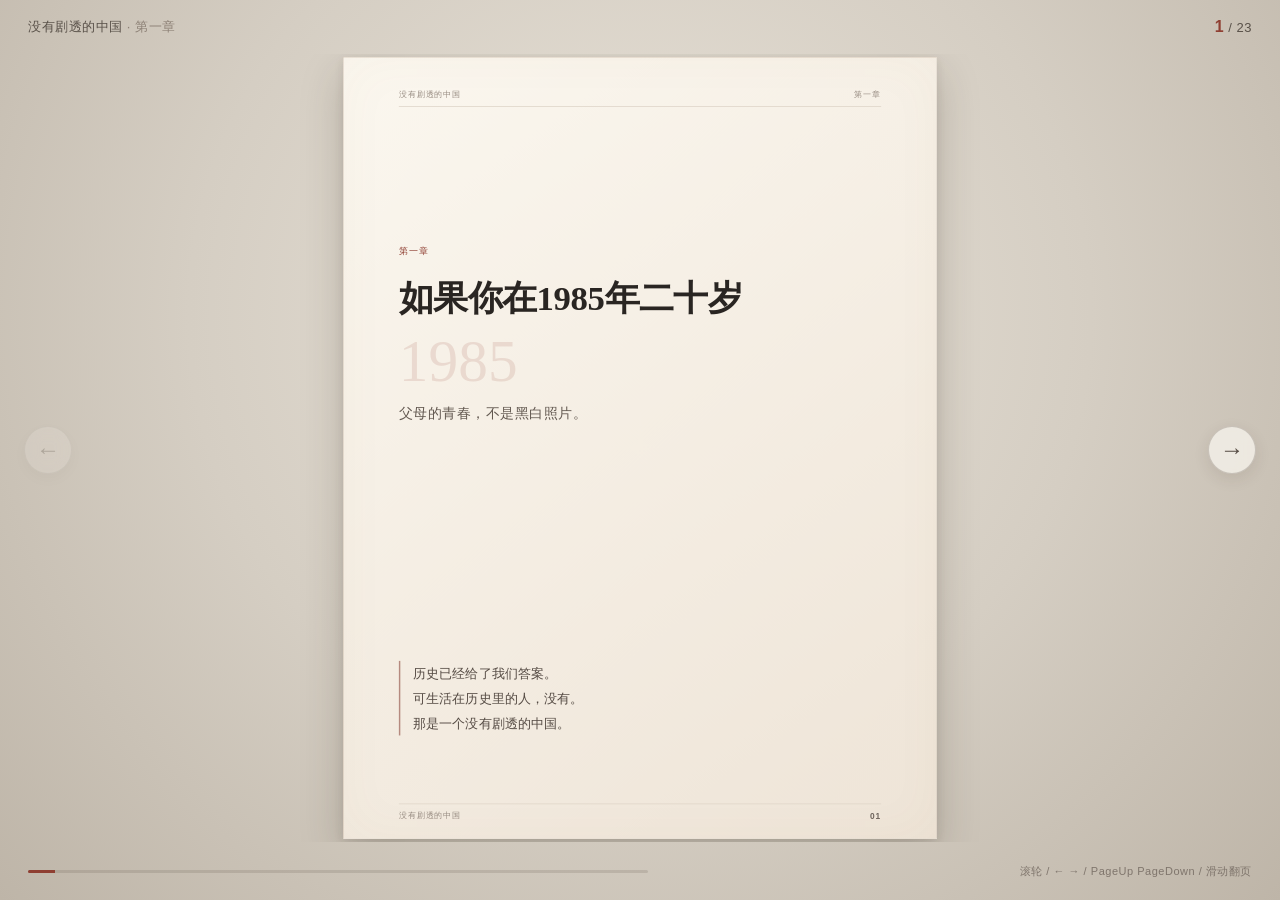
==== web/ch01/index.html @ 6ca3e243 "fix multi-visual layout and margin-note collision" ====
<!doctype html>
<html lang="zh-CN">
<head>
<meta charset="utf-8">
<meta name="viewport" content="width=device-width,initial-scale=1,viewport-fit=cover">
<meta name="description" content="《没有剧透的中国》第一章：如果你在1985年二十岁">
<title>如果你在1985年二十岁｜没有剧透的中国</title>
<link rel="stylesheet" href="../shared/css/reader-v2.css">
<link rel="stylesheet" href="../shared/css/editorial-layout.css">
</head>
<body>
<div class="loading">正在排版第一章…</div>
<div class="reader">
  <div class="reader-top">
    <div class="reader-title">没有剧透的中国 <span>· 第一章</span></div>
    <div class="reader-count"><b id="currentPage">1</b> / <span id="totalPages">—</span></div>
  </div>

  <button class="nav prev" id="prevBtn" aria-label="上一页">←</button>
  <div class="book-viewport" id="viewport">
    <div class="page-scale">
      <div class="book-track" id="bookTrack"></div>
    </div>
  </div>
  <button class="nav next" id="nextBtn" aria-label="下一页">→</button>

  <div class="reader-bottom">
    <div class="progress"><i id="progressBar"></i></div>
    <div class="hint">滚轮 / ← → / PageUp PageDown / 滑动翻页</div>
  </div>
</div>

<template id="chapterSource"
  data-title="如果你在1985年二十岁"
  data-year="1985"
  data-subtitle="父母的青春，不是黑白照片。"
  data-deck="历史已经给了我们答案。\n可生活在历史里的人，没有。\n那是一个没有剧透的中国。">

  <section class="scene-source" data-title="星期六早上七点">
    <p>1985年秋天的一个星期六，你被厨房里的声音吵醒。</p>
    <p>最先听见的是锅盖。水快烧开的时候，蒸汽把锅盖一下一下顶起来，发出很轻的“哒、哒”声。母亲在厨房里忙，父亲已经洗完脸，正蹲在门口给自行车后轮打气。你从床上坐起来，先看见的是父亲挂在椅背上的蓝色工作服，然后才想起今天没有课。</p>
    <p>你20岁，在本市一所大学读二年级。平时住宿舍，周末偶尔回家。所谓“家”，是父亲单位分的一套两间房。面积不大，却已经比你小时候宽敞不少。你和妹妹过去睡一间，父母睡另一间；妹妹去年去外地上学以后，那间屋子终于大部分时间归你使用，可母亲还是会进去晾衣服、放被子，父亲找东西时也从不敲门。</p>
    <p>因此它还不能算真正属于你。</p>
    <p>书桌上压着一本杂志，下面藏着小梅前几天写给你的信。你昨晚回来后读了两遍，睡觉前特意把它塞进大学英语课本里。今天早上睁开眼，你第一件事竟然是看看那本书有没有被人动过。</p>
    <p class="short">还好，在原处。</p>
    <p>吃早饭的时候，母亲问：“学校今天没活动？”</p>
    <p class="short">“下午有电影。”</p>
    <p class="short">父亲抬起头：“学校放的？”</p>
    <p class="short">“不是。跟同学去电影院。”</p>
    <p>母亲看了你一眼，没有追问。你低头喝粥，知道她大概已经猜到那个“同学”是谁。</p>
    <p>父亲却完全没注意这些。他正盘算另一件事：“你毕业还有两年多吧？”</p>
    <p class="short">“差不多。”</p>
    <p class="short">“那时候不知道能分到哪里。能留本市最好。”</p>
    <p class="short">你说：“还早呢。”</p>
    <p>父亲摇摇头：“早什么？分配是大事。你们学校不错，只要别自己瞎折腾，工作总归有的。”</p>
    <p>你没有接话。</p>
    <p>父亲说的“分配”，在你听来再普通不过。1985年，高校毕业生分配制度已经开始改革；但对你这样的普通大学生来说，就业仍然强烈地嵌在国家计划、学校推荐和单位接收的体系里。今天熟悉的招聘网站、简历海投、秋招春招，还不是你理解毕业去向的主要方式。</p>
    <p>所以你真正会担心的，通常不是“毕业后有没有工作”，而是：会去哪个城市、哪个行业、哪个单位。</p>

    <aside data-note data-context="2" data-label="时代旁注" data-title="什么叫“包分配”？">
      <p>“包分配”是后来人对旧有高校毕业生就业体制的通俗概括。到1985年，这套制度已经开始改革：国家计划内学生逐步转向“本人选报志愿、学校推荐、用人单位择优录用”。</p>
      <p>但改革并不是一夜完成的。对很多家庭来说，“考上大学以后工作基本有着落”仍然是现实预期。稳定很强，个人选择也在增加。</p>
    </aside>

    <p>父亲吃完最后一口馒头，拎起帆布包准备出门。</p>
    <p class="short">你问：“今天不是星期六吗？”</p>
    <p class="short">“厂里有事。”</p>
    <p class="short">“加班？”</p>
    <p class="short">“过去看看。”</p>
    <p>他说得非常自然。</p>

    <p>你忽然想起来，小时候好像从来没有听父亲说过“换工作”。他在这家厂待了很多年，再过很多年，大概也还会在那里。你认识的不少叔叔阿姨都是这样：同一个厂、同一个医院、同一所学校，从二十几岁一直干到退休。</p>
    <p>这和你今天理解的一份工作不太一样。</p>
    <p>父亲去的不是一家随时可以辞职跳槽的“公司”。</p>
    <p>他去的是他的单位。</p>

    <div data-visual-pair>
      <figure>
        <img src="../../assets/ch01/generated/distribution-1985.avif" alt="1985年高校毕业分配制度编辑复原图">
        <figcaption>编辑复原图｜高校毕业分配制度与改革背景视觉复原，并非真实档案原件。</figcaption>
      </figure>
      <figure>
        <img src="../../assets/ch01/generated/unit-life-radius.avif" alt="1980年代单位生活半径编辑复原图">
        <figcaption>编辑复原图｜大型国企和事业单位常见的“单位办社会”逻辑，不代表所有单位条件完全相同。</figcaption>
      </figure>
    </div>

    <p>单位给他发工资，也可能决定家里什么时候能改善住房；厂里有食堂、医务室、澡堂，小时候你甚至上过厂里的幼儿园。逢年过节发什么东西，谁家孩子招工，谁准备结婚，谁在排队等房子，很多事情都和这一个组织发生联系。</p>
    <p>父亲这一辈子有很大一部分，被装在“单位”两个字里面。</p>
    <p>所以当他说“有个好单位比什么都强”时，他想的并不仅仅是每个月那几十块钱工资。</p>
    <p>他想的是一整套可以看见的未来。</p>

    <p>而你还没有意识到，再过几年，这句话会越来越频繁地被年轻人质疑。</p>
  </section>

  <section class="scene-source" data-title="建军的新自行车">
    <p>上午十点多，你出门去书店。</p>
    <p>走到百货商店附近，有人在后面按了两下车铃。</p>
    <p class="short">“哎！”</p>
    <p>你回头，看见建军。</p>
    <p>你差一点没认出来。</p>
    <p>他骑着一辆很新的自行车，车漆亮得刺眼，后座上还捆着一个鼓鼓囊囊的旅行包。更显眼的是他的衣服。你记得上一次见他，他还穿一件洗得有点发白的蓝夹克，现在身上换成了一件深色外套，式样你在本地商店里很少见。</p>
    <p class="short">“新车？”你摸了摸车把。</p>
    <p class="short">“嗯。”</p>
    <p class="short">“哪来的？”</p>
    <p class="short">“买的呗。”</p>
    <p>“我当然知道是买的。多少钱？”</p>
    <p>建军笑起来：“大学生怎么这么俗，一见面就问钱。”</p>
    <p>你也笑：“你现在不就是专门挣钱的吗？”</p>
    <p>这句话要是放在一年前，建军大概会不高兴。</p>
    <p>高中毕业以后，他连续两次高考都没考好，在家待了很长一段时间。那时候最怕的就是碰见亲戚，因为所有人的第一句话都是：“工作安排了吗？”</p>
    <p class="short">“还没有。”</p>
    <p class="short">“街道没给安排？”</p>
    <p class="short">“再等等。”</p>
    <p>一个20岁的年轻人如果暂时没有工作，今天不算什么稀奇事。可在那个年代的城市里，大多数成年人都属于某个单位。你是哪家厂的、哪个学校的、哪个商店的，好像一个人总要被放进某个格子里，身份才算完整。</p>
    <p>建军那时候没有这个格子。</p>
    <p>他母亲急得四处托人，他父亲见人总说孩子“不争气”。后来，一个在南方跑生意的远房亲戚带他出去了一趟。第一次回来，他只是帮人拎货；第二次，他自己拿了一些衣服回来卖；再后来，他干脆不等街道安排了。</p>
    <p>父亲听说以后评价只有一句：</p>
    <p>“好好的年轻人，去摆摊。”</p>
    <p>今天“创业”两个字天然带着一点勇气和光环。1985年不是。至少在很多城市家庭里，一个有正式工作的国营职工，社会评价往往比街边做买卖的年轻人稳定得多。个体经营意味着挣钱，也意味着没有那套熟悉的保障。</p>
    <p>问题在于，建军开始真的挣钱了。</p>

    <figure data-visual data-kind="historical">
      <img src="../../assets/ch01/historical/beijing-1988.jpg" alt="1988年北京城市街景">
      <figcaption>北京，1988。Derzsi Elekes Andor / CC BY-SA 3.0。作为近年代城市生活背景，不代表故事具体地点。</figcaption>
    </figure>

    <p>“中午一起吃饭？”他问。</p>
    <p class="short">“我下午还有事。”</p>
    <p class="short">“小梅？”</p>
    <p>你愣了一下。</p>
    <p class="short">“你怎么知道？”</p>
    <p class="short">“你以为就你自己不知道？”</p>
    <p>他哈哈大笑，把车推到路边。你们进了一家小饭馆，坐下以后，他从旅行包里掏出一件女士上衣，让你摸面料。</p>
    <p class="short">“怎么样？”</p>
    <p class="short">“我又不穿这个。”</p>
    <p class="short">“你看样式。”</p>
    <p>样式确实比本地柜台上的衣服新。</p>
    <p>“广州那边这种东西多得很。”他说，“拿回来就有人要。”</p>
    <p class="short">“你最近总去广州？”</p>
    <p class="short">“去过两次。下一次说不定去深圳。”</p>
    <p>你第一次认真听他说“深圳”。</p>
    <p>这个地名你当然知道，但它在你脑子里还不是后来那座高楼密布的城市。它更像报纸上的一个词，一个很远、很热、听说“政策不一样”的地方。</p>
    <p class="short">你问：“真能挣很多？”</p>

    <aside data-note data-context="3" data-label="时代旁注" data-title="“万元户”为什么曾经是个大新闻？">
      <p>80年代中期，一个普通职工一年收入大约只有一千元上下，一万元已经相当于多年工资的总和。</p>
      <p>更重要的是，“万元户”改变了衡量一个人的方式：过去更习惯问谁是干部、谁是高级工、谁在好单位；现在开始出现一个越来越直接的问题：<strong class="keyword">谁更有钱？</strong></p>
      <p>这种变化后来会越来越深地影响中国人的职业观和成功观。</p>
    </aside>
    <p>建军夹起一口菜：“够花。”</p>
    <p class="short">“到底多少？”</p>
    <p>他还是不说。</p>
    <p class="short">“怕我借钱？”</p>
    <p>“不是。”他笑了一下，过了一会儿却忽然认真起来，“其实我也不知道能干多久。”</p>
    <p class="short">“什么意思？”</p>
    <p>“今天让你卖，明天呢？谁知道。货会不会压手里，钱能不能回来，也没人管你。你以为我不怕？”</p>
    <p>这句话让你有点意外。</p>
    <p>从他那辆新自行车和那件漂亮夹克上，你看到的是一个突然发了财的老同学。可他自己看到的，是一种你父亲绝不会接受的生活：这个月可能挣很多，下个月也许一分钱没有。</p>
    <p class="short">“那你还干？”</p>
    <p class="short">“有钱挣为什么不干？”</p>
    <p>他说完停了一下，又问你：“你毕业一个月能挣多少？”</p>
    <p>你说不准。</p>
    <p class="short">“反正国家给你分工作。”</p>
    <p class="short">“对。”</p>
    <p>“我不行。”他说，“我要等他们给我安排，不知道得等到什么时候。”</p>
    <p>你第一次发现，你和建军面对的并不是同一道题。</p>
    <p>对于你来说，大学意味着一条还算清楚的道路。毕业，分配，进单位，领工资。好坏暂且不论，至少大概知道下一站在哪里。</p>
    <p>建军却已经提前跳出了那张路线图。</p>
    <p>过去，这可能意味着“没有着落”。</p>
    <p>现在，它却开始有了另一个名字：机会。</p>

    <figure data-visual data-kind="generated" data-class="small">
      <img src="../../assets/ch01/generated/wanyuan-1985.avif" alt="1985年万元户收入尺度编辑视觉">
      <figcaption>编辑视觉｜1985年全国职工平均年工资约1148元，一万元约为8.7年平均工资。这里比较的是收入尺度，不是今天的购买力换算。</figcaption>
    </figure>

    <p>他临走前从口袋里掏出一张折起来的纸，上面写着一个广州的地址。</p>
    <p class="short">“以后真不想上班了，来找我。”</p>
    <p class="short">“我干吗不上班？”</p>
    <p class="short">“你现在当然这么说。”</p>
    <p>他骑上车，又回头补了一句：“听说南方现在万元户多得很。”</p>


    <p>你笑他吹牛。</p>
    <p>可等他走远，你却忍不住在心里算了一下。</p>
    <p>一万元。</p>
    <p>父亲一年能挣多少？</p>
    <p>你突然发现这个数字大得不像日常生活里的钱。</p>
  </section>

  <section class="scene-source" data-title="小梅穿了一条红裙子">
    <p>下午两点，你在电影院门口看见小梅。</p>
    <p>她比约好的时间晚了七分钟。</p>
    <p>如果是今天，你大概已经发了两条消息问“到哪了”；1985年的你只能站在那里等。你甚至不知道她是还没出门、公交车晚了，还是临时被家里留住。</p>
    <p>第六分钟的时候，你已经开始怀疑是不是自己记错了时间。</p>
    <p>第七分钟，她从街对面跑过来。</p>
    <p>你先看见那条裙子。</p>
    <p>红色。</p>
    <p>不是特别夸张的红，但在一片蓝、灰、白色衣服中已经足够显眼。</p>
    <p class="short">“看什么？”她问。</p>
    <p class="short">“新买的？”</p>
    <p class="short">“好看吗？”</p>
    <p class="short">你说：“还行。”</p>
    <p>小梅瞪你一眼：“不会说话。”</p>
    <p>其实是很好看。</p>
    <p>你只是不好意思说。</p>
    <p>几年前，成年人看到年轻女孩穿这样的裙子，可能还会觉得太扎眼。现在街上的颜色正在明显变多。年轻人开始穿牛仔服、喇叭裤、颜色鲜艳的上衣，戴过去少见的大框眼镜。服装慢慢不再只是为了整齐和耐穿，它开始承担另一件事情：告诉别人，我喜欢什么。</p>

    <figure data-visual data-kind="historical">
      <img src="../../assets/ch01/historical/youth-fashion-1982.jpg" alt="1982年中国女孩日常服装">
      <figcaption>1982。H. Grobe / CC BY-SA 3.0。图中人物与本章角色无关，用于呈现80年代初城市青年服装色彩的变化。</figcaption>
    </figure>

    <p>电影还有十几分钟开场，你们没有立刻进去。小梅问：“上午去哪了？”</p>
    <p class="short">“碰见建军。”</p>
    <p class="short">“他现在是不是很有钱？”</p>
    <p class="short">“你们怎么都知道？”</p>
    <p>“我同学上周还看见他在市场卖衣服。”</p>
    <p class="short">“你觉得做个体户怎么样？”</p>
    <p>小梅想了一会儿：“挣钱呗。”</p>
    <p class="short">“就这样？”</p>
    <p class="short">“那还要怎样？”</p>
    <p>她在一家国营商店上班。去年没考上大学，家里托关系帮她进了现在的单位。工作稳定，工资不算高，每天站柜台。她母亲很满意，认为女孩子有这样的工作已经很好。</p>
    <p>小梅自己却不太满意。</p>
    <p>进场以后，她一直没怎么看银幕。电影演到一半，她忽然侧过头，小声问：“你们学校夜大学收不收外面的？”</p>
    <p class="short">“你想上？”</p>
    <p class="short">“我想再学点东西。”</p>
    <p class="short">“你妈同意？”</p>
    <p class="short">“所以我才没跟她说。”</p>
    <p>黑暗里，你看不清她的表情。</p>
    <p>过了一会儿，她又问：“你毕业以后是不是就分工作了？”</p>
    <p class="short">“应该吧。”</p>
    <p class="short">“真好。”</p>
    <p>你想说“你现在不是也有工作吗”，话到嘴边却没说。</p>
    <p>因为你知道她羡慕的不是那份工作。</p>
    <p>她羡慕的是还有得选。</p>
    <p>电影散场以后，你们没有马上回家。两个人推着自行车沿街慢慢走，到公园门口又买了两支冷饮。真正能单独待着的地方不多，坐在公园长椅上，本身就已经很像约会。</p>

    <figure data-visual data-kind="historical">
      <img src="../../assets/ch01/historical/bicyclists-1987.jpg" alt="1987年中国城市自行车人流">
      <figcaption>1987。GeorgeLouis / BeenAroundAWhile / CC BY-SA 3.0。用于说明80年代城市公共空间与自行车生活氛围。</figcaption>
    </figure>

    <p>你们聊学校、工作，又聊到建军。</p>
    <p>小梅说：“我妈现在倒觉得个体户也不错了。”</p>
    <p>你笑：“去年她不是还说摆摊没出息？”</p>
    <p>“现在人家挣钱了啊。”</p>
    <p>“那你找对象是不是也得找万元户？”</p>
    <p>她拿手里的冰棍木棒敲你：“滚。”</p>
    <p>你笑着躲开。</p>
    <p>这件事让你突然意识到，很多东西改变得比大人承认得更快。去年还会被人看不起的职业，今年只要挣到了钱，评价就可能悄悄变化。</p>
    <p>天快黑的时候，你骑车送小梅回家。</p>
    <p>自行车在街边并排走了一阵。谁也没说话。快到她家附近，她让你停车。</p>
    <p class="short">“就送到这吧。”</p>
    <p class="short">“还远呢。”</p>
    <p class="short">“前面都是我们家邻居。”</p>
    <p>你马上明白。</p>
    <p>她下车以后整理了一下裙子，又问：“你晚上回学校？”</p>
    <p class="short">“嗯。”</p>
    <p class="short">“那到宿舍给我写信。”</p>
    <p>你笑：“都见一天了还写什么？”</p>
    <p>她说：“爱写不写。”</p>
    <p>然后骑车走了。</p>
    <p>你站在原地，看着自行车后面的红色反光片一点一点远去。</p>
    <p>这是那个年代很典型的爱情距离。</p>
    <p>你们可以牵手，可以写很长的信，可以在电影院里坐在一起两个小时，却没有真正属于自己的地方。你住学校宿舍，她住父母家，家里永远有人，邻居永远认识你。</p>
    <p>今天的人谈恋爱时首先会考虑去哪家餐厅、哪间咖啡馆、订不订酒店。那时候很多年轻人更基础的问题是：</p>
    <p class="emphasis"><strong class="keyword">哪里能让两个人安静待一会儿？</strong></p>
    <p>所以公园、电影院、自行车、江边、校园，才会如此频繁地出现在上一代人的青春记忆里。</p>
    <p>不是因为他们天生比今天的人浪漫。</p>
    <p>而是因为他们没有那么多地方可去。</p>
  </section>

  <section class="scene-source" data-title="晚上九点，宿舍里有人听歌，有人读尼采">
    <p>你回到学校的时候，宿舍已经很热闹。</p>
    <p>八个人的房间，有人在洗脚，有人在写信，有人趴在床上看杂志。窗边那张桌子上摆着一台双卡录音机，老郑正在翻录一盘磁带。</p>
    <p class="short">“什么歌？”</p>
    <p class="short">“别碰，还没录完。”</p>
    <p>你凑过去看磁带盒。上面是手写的歌名，字迹来自好几个人，显然已经转手很多次。</p>
    <p class="short">“哪来的？”</p>
    <p class="short">“外语系借的。”</p>
    <p>旁边有人说：“邓丽君。”</p>
    <p>另一个正在看书的人头也没抬：“小点声。”</p>
    <p class="short">“看什么呢？”</p>
    <p>他把封面翻过来。</p>
    <p>尼采。</p>
    <p>你笑了：“你看得懂吗？”</p>
    <p>“看不懂才看。”</p>
    <p>一屋人都笑。</p>

    <figure data-visual data-kind="historical" data-class="small">
      <img src="../../assets/ch01/historical/cassette-recorder.jpg" alt="20世纪80年代初流行录音机实物">
      <figcaption>香港历史博物馆展出的20世纪80年代初流行录音机与磁带。Mk2010 / CC BY-SA 3.0；不是本章宿舍中的具体型号。</figcaption>
    </figure>

    <p>这样的场景今天看起来有点不可思议。一个工科大学的普通宿舍里，有人听港台流行歌曲，有人读一本并没有完全弄懂的西方哲学书，床头还可能压着诗集、《小说月报》和英语教材。</p>
    <p>文化在那个年代有一种很奇怪的热度。</p>
    <p>一个会写诗的人可能真的在校园里受到欢迎。文学社招新会有人报名。几个人晚上熄灯以后，可以争论一篇小说为什么好，争论一个诗人到底想说什么，甚至争论“人生究竟有没有意义”。</p>
    <p>并不是因为那代大学生都比后来的人更深刻。</p>
    <p>更可能的原因是，门刚刚打开。</p>
    <p>过去很长时间难以接触的思想、文学、电影、音乐，在短短几年里同时涌了进来。很多人像突然走进一个巨大的图书馆，不知道该从哪里开始，只能拼命地看。</p>
    <p>这时候，老郑终于把磁带录完，按下播放键。</p>
    <p>声音响起来。</p>
    <p>一个女人轻轻唱歌。</p>
    <p>你坐在床边，忽然想起下午小梅那条红裙子。</p>
    <p>歌曲里唱的是喜欢、思念和分离。没有宏大的主题，只是一个人想另一个人。</p>
    <p>你没有觉得这有什么了不起，只觉得很好听。</p>
    <p>但很多事情就是这样进入一个时代的。它们不会先敲门告诉你“价值观正在发生变化”，而是先变成一盘磁带、一条裙子、一封情书。等很多年以后人们再回头看，才发现那些看起来很小的东西，已经把“个人”两个字慢慢放回了生活中心。</p>
    <p>门忽然被推开。</p>
    <p>志强回来了。</p>
    <p>他怀里夹着一本英语书和一封信。</p>
    <p>“美国来的。”</p>
    <p>屋里马上有人抬头。</p>
    <p class="short">“谁？”</p>
    <p class="short">“我师兄。”</p>
    <p>志强是宿舍里最早认真准备英语考试的人。他最近总念叨一个你们还不太熟悉的词：</p>
    <p>TOEFL。</p>
    <p>最开始你问他是什么意思，他一本正经地纠正你的发音，然后说：“托福。去美国留学要考的。”</p>
    <p class="short">“你真想去？”</p>
    <p class="short">“当然。”</p>
    <p class="short">“毕业不是分配工作吗？”</p>
    <p class="short">“谁说有工作就不能出去？”</p>
    <p>这个回答，你白天刚刚听过一个相似版本。</p>
    <p>建军说，有钱挣为什么不干。</p>
    <p>志强现在说，有工作为什么不能走。</p>
    <p>你突然觉得身边的人都开始不按父亲熟悉的逻辑回答问题了。</p>

    <aside data-note data-context="2" data-label="时代旁注" data-title="为什么一封美国来信能有这么大的影响？">
      <p>因为1985年的信息不是“少一点”，而是与今天存在数量级上的差异。</p>
      <p>你无法打开手机看看十个留学生怎么生活，也不能同时查询工资、房租、税、医疗和签证规定。普通青年认识海外，主要依靠报纸、电视、电影、广播、国外来信、归国人员和极少量境外商品。</p>
      <p>一个真实去过美国的人说的一句话，可能比今天几百条网络信息更有分量。问题也由此产生：信息更加珍贵，却未必更加完整。</p>
    </aside>


    <p>大家围过来看那封信。</p>
    <p>信纸不厚，最吸引人的反而是一张照片。照片上的年轻人穿着夹克，站在一条陌生的街道旁边，后面停着几辆汽车。</p>

    <figure data-visual data-kind="historical" data-class="small">
      <img src="../../assets/ch01/historical/airmail-envelope-1978.jpg" alt="1978年中国国家标准航空信封">
      <figcaption>1978年中华人民共和国国家标准航空信封图样（1979年生效），Public Domain。用于说明航空信实物形态，不冒充故事中的那封信。</figcaption>
    </figure>

    <p>有人问：“这是纽约？” 志强摇头：“不是，好像在波士顿附近。” 又有人追问：“美国人是不是家家都有车？信里写了吗？”</p>
    <p>志强翻到第二页：“他说平时上学，还打工。” 有人问：“干什么？” “餐馆。” “端盘子？” “差不多。”</p>
    <p>有人笑：“好好的大学生跑美国端盘子。” 志强说：“端盘子也挣美元。” 这句话一下让宿舍安静了。</p>
    <p>然后所有人开始问钱：“一个小时多少？一个月能挣多少？换成人民币多少？” 志强照着信里的数字念，有人真的拿纸笔算起来。你也跟着算。</p>
    <p>算完以后，那个结果大得让人有点不相信。过了几秒，老郑问：“那美国东西不也贵吗？” 没人知道。又有人问房租、问看病多少钱，仍然没人知道。</p>
    <p>那封信没有写这些。</p>
    <p>所以到了最后，你们真正拥有的仍然只是几个碎片：美国的街道、汽车、美元，以及一个中国大学生在那里一边念书一边打工。</p>
    <p>可仅仅这些碎片，就已经足够让宿舍里几个从来没有出过国的20岁年轻人沉默很久。</p>


  </section>

  <section class="scene-source" data-title="父亲觉得你们这一代人很奇怪">
    <p>第二天早上，你又回家拿东西。</p>
    <p>父亲正在阳台修自行车。</p>
    <p>你蹲在旁边看了一会儿，忽然说：“我们宿舍有个人想去美国。”</p>
    <p>父亲没抬头：“干什么？”</p>
    <p class="short">“留学。”</p>
    <p class="short">“毕业以后不是有工作吗？”</p>
    <p class="short">“有。”</p>
    <p class="short">“那去美国干什么？”</p>
    <p>你想了想：“想出去看看。”</p>
    <p>父亲终于停下手里的活，看了你一眼。</p>
    <p class="short">“外面有什么好看的？”</p>
    <p>你笑：“我怎么知道，我又没去过。”</p>
    <p class="short">“那不就行了。”</p>
    <p>他继续拧螺丝。</p>
    <p>你原以为这场谈话结束了，过了一会儿父亲又说：“你们现在就是想法多。工作安排好，安安稳稳过日子，有什么不好？”</p>
    <p>这句话你小时候听过很多次。</p>
    <p>以前没有觉得有什么问题。</p>
    <p>现在却忽然不知道怎么回答。</p>
    <p>父亲这一代人真正珍惜的东西，其实很容易理解。他年轻时经历过物质匮乏和生活的不确定，所以一份正式工作、一份准时发放的工资、一个可靠的单位，以及未来可能分到的一套住房，本身就足以组成一种成功的人生。</p>
    <p>你很难告诉他，这些东西对你当然也重要。</p>
    <p>只是好像已经不够了。</p>
    <p>因为你这一代人的成长过程中，不断有人打开新的门给你看。</p>
    <p>录音机让你第一次听见完全不同的歌；电影让你看见陌生城市；书告诉你世界上存在过去没听过的思想；建军告诉你，一个没有正式单位的人也能挣钱；小梅告诉你，一个已经有稳定工作的女孩仍然可能不满意自己的人生；志强和那封美国来信则让你第一次真正意识到，一个中国大学生毕业以后，竟然还可以不接受眼前已经安排好的生活。</p>
    <p>你忽然明白，父亲和你的区别也许不在于谁更勇敢。</p>
    <p>而在于你们害怕的东西不同。</p>
    <p>父亲害怕的是失去已经拥有的稳定。</p>
    <p>你开始害怕的，却是另外一件事：</p>
    <p class="emphasis"><strong class="keyword">如果这一辈子真的只有这一条路呢？</strong></p>
    <p>这个念头在1985年还是很新的。</p>
    <p>但它以后会越来越强。</p>
  </section>

  <section class="scene-source" data-title="夜里十一点，你面前摆着四种人生">
    <p>星期天晚上，你回到宿舍。</p>
    <p>其他人已经陆续睡了。</p>
    <p>你没有马上关灯。</p>
    <p>桌上摆着几样东西。</p>
    <p>一本昨天没看完的小说。</p>
    <p>建军写给你的那个广州地址。</p>
    <p>小梅下午托人带到学校的一封短信。</p>
    <p>还有那封从美国寄来的信，志强看你感兴趣，借给你一晚。</p>
    <p>你先打开小梅的信。</p>
    <p>内容其实很短。她说自己问过了，附近确实有夜大学，她准备去报名，只是还没有告诉母亲。最后写了一句：</p>
    <p>“你不要跟别人说。”</p>
    <p>你看完笑了一下，把信重新折好。</p>
    <p>建军的那张纸也在旁边。</p>
    <p>一个广州地址，一串电话号码。</p>
    <p>如果你愿意，或许暑假真的可以去看看。</p>
    <p>再旁边，是那封美国信。</p>
    <p>你已经读过一遍，却又从头看了一次。写信的人说自己很忙，课多，英语还是跟不上，打工回来常常已经很晚。他没有把美国写成天堂，也抱怨了很多事情。可是照片上的城市仍然让你挪不开眼睛。</p>
    <p>四件东西放在同一张桌上，像四条完全不同的路。</p>

    <figure data-visual data-kind="generated" data-class="wide">
      <img src="../../assets/ch01/generated/four-paths-1985-v5.webp" alt="1985年夜读书桌与四种人生选择的场景复原图">
      <figcaption>场景复原图｜工作证、广州地址、夜大学材料、TOEFL与航空信。画面用于组织叙事，不是历史现场照片。</figcaption>
    </figure>

    <p><strong class="keyword">父亲</strong>希望你大学毕业以后进入一个好单位。他认为那是一种经过几十年生活检验的可靠选择。</p>
    <p><strong class="keyword">建军</strong>已经提前从这套系统里跑了出去。他没有稳定，却第一次挣到了让同龄人羡慕的钱。</p>
    <p><strong class="keyword">小梅</strong>没有离开自己的单位，却开始偷偷寻找一条能够改变自己的路。她想继续读书，哪怕家里并不觉得那有什么必要。</p>
    <p><strong class="keyword">志强</strong>则在准备托福。他想去一个你们只在照片和电影里见过的国家。</p>
    <p>而你呢？</p>
    <p>你原来并不觉得这是什么问题。</p>
    <p>两年前考上大学的时候，父亲很高兴，亲戚也说你“以后不用愁了”。你自己也是这样想的。大学毕业以后自然会有一个去处，然后工作、结婚、分房，像周围的大多数成年人一样生活。</p>
    <p>那是一张已经画好了大致路线的地图。</p>
    <p>可是现在，地图外面好像突然多出了很多地方。</p>
    <p>广州。</p>
    <p>深圳。</p>
    <p>美国。</p>
    <p>甚至还有一种更难说清楚的东西——按照自己的想法生活。</p>
    <p>如果一个来自四十年以后的人突然坐到你旁边，他当然可以告诉你很多答案。</p>
    <p>他知道深圳以后会是什么样，知道商品房、股票、互联网、智能手机和电商。他知道一些最早发财的人后来破产，也知道一些当年人人看不起的小商贩最终成为企业家；知道有人辞掉铁饭碗以后抓住了时代，也有人为当初的决定后悔很多年；知道一些人去了美国以后改变了命运，也知道另一些人在那里做了很久并不体面的工作；知道有人最终留在海外，有人又回到中国。</p>
    <p>因为他知道结局，所以他很容易替你判断。</p>
    <p>可这种判断对1985年的你没有任何帮助。</p>
    <p>因为真正生活在那个晚上，你什么都不知道。</p>
    <p>你只拥有眼前这些有限的信息，以及自己20年的生活经验。</p>
    <p>宿舍已经熄灯。</p>
    <p>外面的走廊还有脚步声。</p>
    <p>不知道哪个房间的录音机开得很小，一首听不清歌词的歌从墙那边传过来。你躺在床上，想起父亲早上骑车去工厂的背影，想起建军的新自行车，想起小梅那条红裙子，又想起照片里陌生的美国街道。</p>
    <p>它们竟然存在于同一个1985年。</p>
    <p>一边是单位、工资、分房和一眼能够看到几十年以后的稳定生活；另一边是刚刚出现的市场、个人选择，以及遥远得几乎不真实的外部世界。</p>
    <p>过去很多年轻人的人生，更像一道已经预留了答案的填空题。</p>
    <p>现在，它开始变成一道选择题。</p>
    <p>而选择题真正令人不安的地方，并不是选项太少。</p>
    <p>恰恰是第一次有人告诉你：</p>
    <p class="emphasis"><strong class="keyword">也许不止一个答案。</strong></p>
    <p>你20岁。</p>
    <p>没有房，没有车，没有手机，也没有互联网。在学校里，你和七个男生挤一间宿舍；回到家，也没有一个真正完全属于自己的房间。</p>
    <p>从今天看，你拥有的东西似乎很少。</p>
    <p>可就在这一年，你和无数同龄人开始拥有一种父辈年轻时并不常见的东西：</p>
    <p class="emphasis"><strong class="keyword">想象另一种人生的能力。</strong></p>
    <p>至于哪一种人生更好，没有老师知道，没有父母知道，也没有报纸知道。整个国家都正在试着回答。</p>
    <p>1985年的他们什么都不知道。</p>
    <p>他们只能往前走。</p>
    <p>历史已经给了我们答案。</p>
    <p>可生活在历史里的人，没有。</p>
    <p class="chapter-ending">那是一个没有剧透的中国。</p>
  </section>
</template>

<script src="../shared/js/editorial-layout.js"></script>
<script src="../shared/js/chapter-paginator.js"></script>
<script src="../shared/js/reader-v2.js"></script>
<script>
(async()=>{
  if(document.fonts&&document.fonts.ready) await document.fonts.ready;
  await BookChapterPaginator.build({sourceSelector:'#chapterSource',trackSelector:'#bookTrack'});
  BookReader.init();
})();
</script>
</body>
</html>
---- web/shared/css/reader-v2.css ----
:root{
  --canvas:#d8d1c6;
  --paper:#fbf8f1;
  --ink:#292522;
  --muted:#81776e;
  --accent:#8f3f32;
  --pw:820px;
  --ph:1080px;
  --scale:.75;
}
*{box-sizing:border-box}
html,body{margin:0;width:100%;height:100%;overflow:hidden}
body{
  background:radial-gradient(circle at 50% 35%,#e8e2d8 0,#d5cec3 52%,#beb5a8 100%);
  color:var(--ink);
  font-family:"Noto Serif SC","Source Han Serif SC","Songti SC","STSong",serif
}
.reader{height:100%;display:grid;grid-template-rows:54px 1fr 58px;position:relative;visibility:hidden}
.reader.ready{visibility:visible}
.reader-top,.reader-bottom{
  display:flex;align-items:center;justify-content:space-between;padding:0 28px;
  font-family:"Noto Sans SC","Microsoft YaHei",sans-serif;color:#595149;
  font-size:13px;letter-spacing:.04em
}
.reader-title span{color:#8d8176}
.reader-count b{font-size:16px;color:var(--accent)}
.book-viewport{position:relative;display:flex;align-items:center;justify-content:center;overflow:hidden;min-height:0}
.page-scale{width:var(--pw);height:var(--ph);transform:scale(var(--scale));transform-origin:center center;flex:none}
.book-track{position:relative;width:100%;height:100%}
.book-page{
  position:absolute;inset:0;width:var(--pw);height:var(--ph);
  background:radial-gradient(circle at 18% 8%,rgba(255,255,255,.62),transparent 24%),var(--paper);
  border:1px solid rgba(120,94,67,.14);
  box-shadow:0 24px 55px rgba(46,36,25,.22),0 4px 12px rgba(46,36,25,.1);
  opacity:0;transform:translateX(118%);
  transition:transform .42s cubic-bezier(.22,.77,.31,1),opacity .25s ease;
  pointer-events:none;overflow:hidden
}
.book-page::after{content:"";position:absolute;inset:0;pointer-events:none;box-shadow:inset 0 0 70px rgba(132,100,60,.035)}
.book-page.active{opacity:1;transform:translateX(0);pointer-events:auto;z-index:3}
.book-page.before{opacity:0;transform:translateX(-118%);z-index:1}
.book-page.after{opacity:0;transform:translateX(118%);z-index:1}
.page-head,.page-foot{
  position:absolute;left:76px;right:76px;display:flex;justify-content:space-between;align-items:center;
  font-family:"Noto Sans SC","Microsoft YaHei",sans-serif;color:#95897f;
  font-size:10.5px;letter-spacing:.12em
}
.page-head{top:44px;border-bottom:1px solid #ddd3c6;padding-bottom:9px}
.page-foot{bottom:24px;border-top:1px solid #ddd3c6;padding-top:9px}
.page-foot b{font-size:11.5px;color:#6f655d}
.page-head .scene-running{max-width:72%;overflow:hidden;text-overflow:ellipsis;white-space:nowrap}
.page-flow{min-height:0}
.prose-standard p{break-inside:avoid}
.prose-standard p.split-continuation{margin-top:0}
.prose-standard p.emphasis{
  font-size:20px;line-height:1.7;font-weight:700;color:#342c27;margin:16px 0
}
.prose-standard p.chapter-ending{
  font-size:27px;line-height:1.55;font-weight:700;color:var(--accent);margin-top:22px
}
.inline-visual{break-inside:avoid}
.inline-visual.generated img{object-fit:contain;background:#eee7dc}
.inline-visual.historical img{object-fit:cover;filter:saturate(.92) contrast(.98)}
.inline-visual.left{float:left;margin-left:0;margin-right:28px}
.inline-visual.small{width:38%}
.inline-visual.wide{width:47%}
.cover-page{background:linear-gradient(145deg,#fbf7ef,#eee4d7)}
.cover-body{
  position:absolute;left:76px;right:76px;top:94px;bottom:76px;
  display:flex;flex-direction:column;padding-top:165px
}
.cover-kicker{
  font-family:"Noto Sans SC","Microsoft YaHei",sans-serif;font-size:12px;
  color:var(--accent);letter-spacing:.18em;margin-bottom:28px
}
.cover-page h1{
  margin:0;white-space:nowrap;font-size:48px;line-height:1.2;
  letter-spacing:-.01em;font-weight:700
}
.cover-year{
  margin-top:16px;font-family:Georgia,"Times New Roman",serif;font-size:82px;
  line-height:1;color:rgba(143,63,50,.13)
}
.cover-sub{margin-top:18px;font-size:20px;color:#625850}
.cover-deck{
  margin-top:auto;margin-bottom:66px;max-width:31em;padding-left:18px;
  border-left:2px solid #b58a7f;font-size:18px;line-height:1.9;color:#544a43
}
.nav{
  position:absolute;top:50%;transform:translateY(-50%);z-index:20;
  width:48px;height:48px;border:1px solid rgba(70,58,47,.22);border-radius:50%;
  background:rgba(250,247,240,.72);backdrop-filter:blur(8px);
  color:#574d45;font-size:24px;cursor:pointer;box-shadow:0 5px 16px rgba(54,43,32,.1)
}
.nav:hover{background:#fff}.prev{left:24px}.next{right:24px}.nav:disabled{opacity:.25;cursor:default}
.reader-bottom{gap:20px}
.progress{height:3px;background:rgba(85,72,60,.16);flex:1;max-width:620px;border-radius:9px;overflow:hidden}
.progress i{display:block;height:100%;width:0;background:var(--accent);transition:width .35s}
.hint{font-size:11px;color:#7f756c}
.loading{
  position:fixed;inset:0;display:grid;place-items:center;color:#776d64;
  font-family:"Noto Sans SC","Microsoft YaHei",sans-serif;font-size:13px;letter-spacing:.08em
}
body.ready .loading{display:none}
@media(max-width:760px){
  .reader{grid-template-rows:42px 1fr 44px}
  .reader-top,.reader-bottom{padding:0 12px}
  .reader-title{font-size:11px}.hint{display:none}
  .nav{width:38px;height:38px;font-size:18px;top:auto;bottom:4px}
  .prev{left:16px}.next{right:16px}.progress{margin:0 55px}
}
@media(prefers-reduced-motion:reduce){.book-page{transition:none}}

.scene-title.long{font-size:28px;max-width:620px}
.layout-error{
  position:absolute;inset:94px 76px 76px;display:flex;align-items:center;justify-content:center;
  border:1px dashed #b66d5d;color:#8f3f32;font-family:"Noto Sans SC","Microsoft YaHei",sans-serif;
  font-size:13px;line-height:1.7;text-align:center;padding:24px
}
---- web/shared/css/editorial-layout.css ----
/* 《没有剧透的中国》纪实小说排版组件 V1.1
 * Canonical rules: book/layout-standard.md
 */

:root{
  --book-pw:820px;
  --book-ph:1080px;
  --book-paper:#fbf8f1;
  --book-ink:#292522;
  --book-muted:#81776e;
  --book-accent:#8f3f32;
  --book-line:#ddd3c6;
  --book-margin-x:76px;
  --book-head-top:44px;
  --book-content-top:94px;
  --book-content-bottom:76px;
  --book-foot-bottom:24px;
  --book-body-size:17.3px;
  --book-body-leading:1.84;
  --book-note-width:205px;
  --book-inline-visual-width:43%;
}

.layout-body{
  position:absolute;
  left:var(--book-margin-x);
  right:var(--book-margin-x);
  top:var(--book-content-top);
  bottom:var(--book-content-bottom);
  overflow:hidden;
}

.page-flow{
  position:relative;
  min-height:0;
}

.prose-standard{
  font-size:var(--book-body-size);
  line-height:var(--book-body-leading);
  letter-spacing:.01em;
}

.prose-standard p{margin:0 0 11px}
.prose-standard p.short{margin-bottom:5px}

.scene-opener .layout-body{padding-top:82px}
.scene-opener .scene-kicker{
  font-family:"Noto Sans SC","Microsoft YaHei",sans-serif;
  font-size:10px;
  letter-spacing:.16em;
  color:#a08f82;
  margin-bottom:15px;
}
.scene-opener .scene-title{
  margin:0 0 78px;
  font-size:33px;
  line-height:1.25;
  font-weight:700;
}

/* Bottom-right margin note.
 * The note itself is positioned against .layout-body.
 * The shape is the only element inside prose flow and reserves space
 * ONLY in the note's real vertical zone.
 */
.margin-note-shape{
  float:right;
  width:var(--book-note-width);
  height:var(--note-body-height,0px);
  margin-left:34px;
  shape-outside:inset(var(--note-start,100%) 0 0 0);
  pointer-events:none;
}
.margin-note{
  position:absolute;
  right:0;
  bottom:0;
  width:var(--book-note-width);
  padding-top:12px;
  border-top:1px solid #bca797;
  color:#5d534b;
}
.margin-note .label{
  font-family:"Noto Sans SC","Microsoft YaHei",sans-serif;
  font-size:9px;
  letter-spacing:.15em;
  color:#9b6a5b;
  margin-bottom:9px;
}
.margin-note h3{
  margin:0 0 9px;
  font-size:16px;
  line-height:1.45;
}
.margin-note p{
  margin:0 0 8px;
  font-size:12px;
  line-height:1.68;
}
.margin-note .source{
  color:#8a7d73;
  font-size:9.7px;
  line-height:1.58;
}

.inline-visual{
  float:right;
  width:var(--book-inline-visual-width);
  margin:28px 0 16px 28px;
}
.inline-visual img{
  display:block;
  width:100%;
  height:280px;
  object-fit:cover;
}
.inline-visual.generated img{
  height:260px;
  object-fit:contain;
  background:#eee7dc;
}
.inline-visual.small{width:38%}
.inline-visual.small img{height:250px}
.inline-visual.small.generated img{height:285px}
.inline-visual.wide{width:47%}
.inline-visual.wide img{height:330px}
.inline-visual.left{
  float:left;
  margin-left:0;
  margin-right:28px;
}
.inline-visual figcaption{
  margin-top:8px;
  font-family:"Noto Sans SC","Microsoft YaHei",sans-serif;
  font-size:9.6px;
  line-height:1.55;
  color:#80746b;
}

.keyword{
  font-weight:700;
  color:#191613;
  margin:0 .16em;
  letter-spacing:.015em;
}


/* Two related visuals on one page: use a planned pair, never two competing floats. */
.inline-visual-pair{
  width:100%;
  clear:both;
  display:grid;
  grid-template-columns:1fr 1fr;
  gap:18px;
  margin:22px 0 16px;
  break-inside:avoid;
}
.inline-visual-pair figure{margin:0;min-width:0}
.inline-visual-pair img{
  display:block;
  width:100%;
  height:220px;
  object-fit:contain;
  background:#eee7dc;
}
.inline-visual-pair figcaption{
  margin-top:7px;
  font-family:"Noto Sans SC","Microsoft YaHei",sans-serif;
  font-size:9.2px;
  line-height:1.5;
  color:#80746b;
}
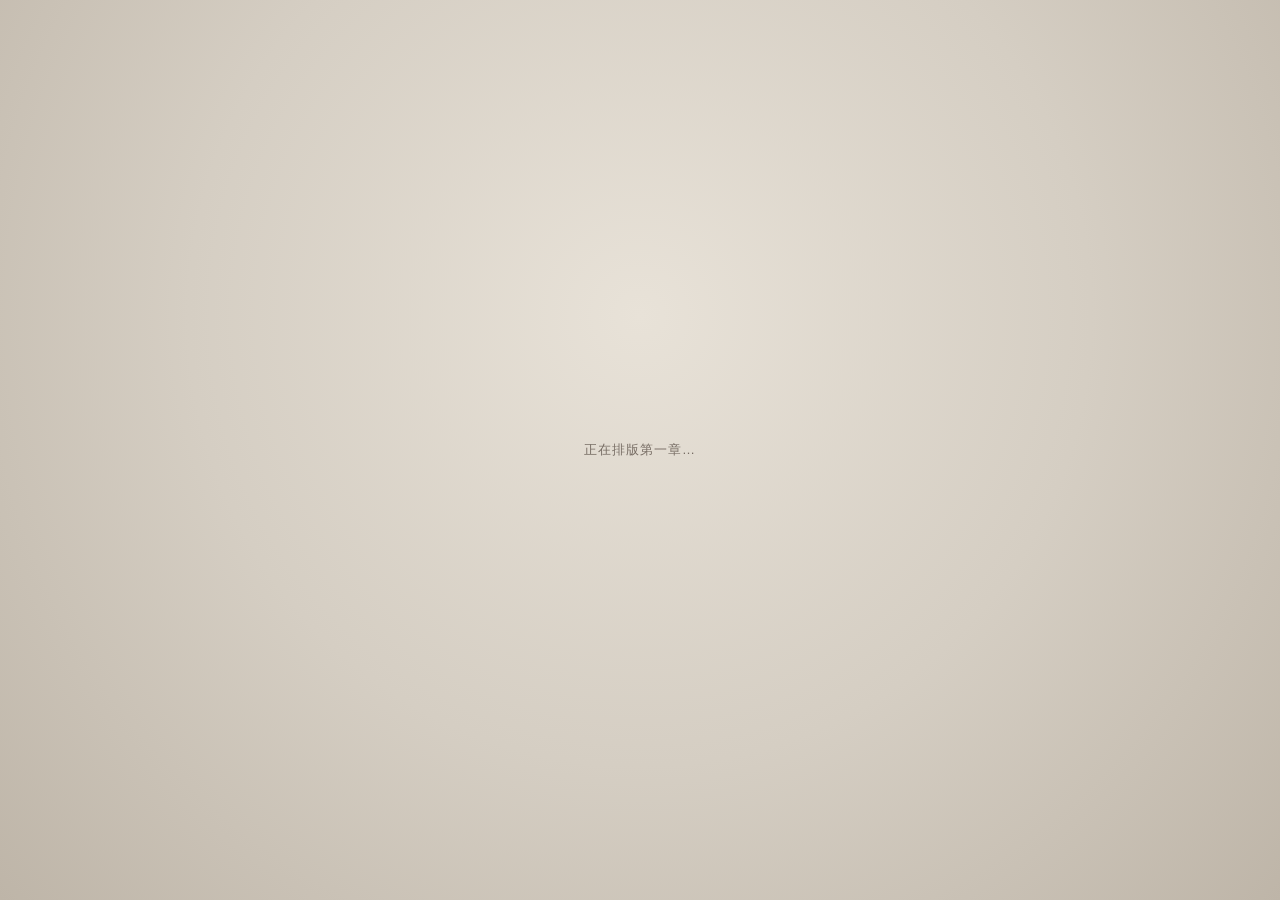
==== commit 86601797: "normalize AI visuals and add pre-release layout QA" ====
--- a/web/ch01/index.html
+++ b/web/ch01/index.html
@@ -70,20 +70,21 @@
     <p>他说得非常自然。</p>
 
     <p>你忽然想起来，小时候好像从来没有听父亲说过“换工作”。他在这家厂待了很多年，再过很多年，大概也还会在那里。你认识的不少叔叔阿姨都是这样：同一个厂、同一个医院、同一所学校，从二十几岁一直干到退休。</p>
+
+    <div data-visual-rail>
+      <figure>
+        <img src="../../assets/ch01/generated/distribution-1985.webp" alt="1985年高校毕业分配制度编辑复原图">
+        <figcaption>编辑复原图｜高校毕业分配制度与改革背景视觉复原，并非真实档案原件。</figcaption>
+      </figure>
+      <figure>
+        <img src="../../assets/ch01/generated/unit-life-radius.webp" alt="1980年代单位生活半径编辑复原图">
+        <figcaption>编辑复原图｜大型国企和事业单位常见的“单位办社会”逻辑，不代表所有单位条件完全相同。</figcaption>
+      </figure>
+    </div>
+
     <p>这和你今天理解的一份工作不太一样。</p>
     <p>父亲去的不是一家随时可以辞职跳槽的“公司”。</p>
     <p>他去的是他的单位。</p>
-
-    <div data-visual-pair>
-      <figure>
-        <img src="../../assets/ch01/generated/distribution-1985.avif" alt="1985年高校毕业分配制度编辑复原图">
-        <figcaption>编辑复原图｜高校毕业分配制度与改革背景视觉复原，并非真实档案原件。</figcaption>
-      </figure>
-      <figure>
-        <img src="../../assets/ch01/generated/unit-life-radius.avif" alt="1980年代单位生活半径编辑复原图">
-        <figcaption>编辑复原图｜大型国企和事业单位常见的“单位办社会”逻辑，不代表所有单位条件完全相同。</figcaption>
-      </figure>
-    </div>
 
     <p>单位给他发工资，也可能决定家里什么时候能改善住房；厂里有食堂、医务室、澡堂，小时候你甚至上过厂里的幼儿园。逢年过节发什么东西，谁家孩子招工，谁准备结婚，谁在排队等房子，很多事情都和这一个组织发生联系。</p>
     <p>父亲这一辈子有很大一部分，被装在“单位”两个字里面。</p>
@@ -171,7 +172,7 @@
     <p>现在，它却开始有了另一个名字：机会。</p>
 
     <figure data-visual data-kind="generated" data-class="small">
-      <img src="../../assets/ch01/generated/wanyuan-1985.avif" alt="1985年万元户收入尺度编辑视觉">
+      <img src="../../assets/ch01/generated/wanyuan-1985.webp" alt="1985年万元户收入尺度编辑视觉">
       <figcaption>编辑视觉｜1985年全国职工平均年工资约1148元，一万元约为8.7年平均工资。这里比较的是收入尺度，不是今天的购买力换算。</figcaption>
     </figure>
 
@@ -407,7 +408,7 @@
     <p>四件东西放在同一张桌上，像四条完全不同的路。</p>
 
     <figure data-visual data-kind="generated" data-class="wide">
-      <img src="../../assets/ch01/generated/four-paths-1985-v5.webp" alt="1985年夜读书桌与四种人生选择的场景复原图">
+      <img src="../../assets/ch01/generated/four-paths-1985.webp" alt="1985年夜读书桌与四种人生选择的场景复原图">
       <figcaption>场景复原图｜工作证、广州地址、夜大学材料、TOEFL与航空信。画面用于组织叙事，不是历史现场照片。</figcaption>
     </figure>
 
@@ -462,6 +463,15 @@
   if(document.fonts&&document.fonts.ready) await document.fonts.ready;
   await BookChapterPaginator.build({sourceSelector:'#chapterSource',trackSelector:'#bookTrack'});
   BookReader.init();
+
+  if(new URLSearchParams(location.search).has('qa') && window.BookEditorialLayout){
+    const issues=BookEditorialLayout.auditLayout(document.getElementById('bookTrack'));
+    const node=document.createElement('script');
+    node.id='layoutQaData';
+    node.type='application/json';
+    node.textContent=JSON.stringify(issues).replace(/<\\/script/gi,'<\\/script');
+    document.body.appendChild(node);
+  }
 })();
 </script>
 </body>
--- a/web/shared/css/editorial-layout.css
+++ b/web/shared/css/editorial-layout.css
@@ -112,28 +112,28 @@
 .inline-visual img{
   display:block;
   width:100%;
-  height:280px;
+  height:auto;
   object-fit:cover;
+  background:transparent;
 }
 .inline-visual.generated img{
-  height:260px;
-  object-fit:contain;
-  background:#eee7dc;
+  aspect-ratio:3 / 2;
+  object-fit:cover;
+  background:transparent;
 }
 .inline-visual.small{width:38%}
-.inline-visual.small img{height:250px}
-.inline-visual.small.generated img{height:285px}
+.inline-visual.small img{height:auto}
 .inline-visual.wide{width:47%}
-.inline-visual.wide img{height:330px}
+.inline-visual.wide img{height:auto}
 .inline-visual.left{
   float:left;
   margin-left:0;
   margin-right:28px;
 }
 .inline-visual figcaption{
-  margin-top:8px;
+  margin-top:7px;
   font-family:"Noto Sans SC","Microsoft YaHei",sans-serif;
-  font-size:9.6px;
+  font-size:10.5px;
   line-height:1.55;
   color:#80746b;
 }
@@ -146,28 +146,34 @@
 }
 
 
-/* Two related visuals on one page: use a planned pair, never two competing floats. */
-.inline-visual-pair{
-  width:100%;
-  clear:both;
-  display:grid;
-  grid-template-columns:1fr 1fr;
-  gap:18px;
-  margin:22px 0 16px;
+/* Multiple related visuals share the same right-side reading grammar as a single image.
+ * 2–3 images stack vertically in one right rail; 4+ must be split across pages.
+ */
+.inline-visual-rail{
+  float:right;
+  width:43%;
+  clear:right;
+  margin:18px 0 18px 28px;
   break-inside:avoid;
 }
-.inline-visual-pair figure{margin:0;min-width:0}
-.inline-visual-pair img{
+.inline-visual-rail figure{
+  margin:0 0 18px;
+  min-width:0;
+}
+.inline-visual-rail figure:last-child{margin-bottom:0}
+.inline-visual-rail img{
   display:block;
   width:100%;
-  height:220px;
-  object-fit:contain;
-  background:#eee7dc;
+  height:auto;
+  aspect-ratio:3 / 2;
+  object-fit:cover;
+  background:transparent;
 }
-.inline-visual-pair figcaption{
+.inline-visual-rail[data-count="3"]{width:38%}
+.inline-visual-rail figcaption{
   margin-top:7px;
   font-family:"Noto Sans SC","Microsoft YaHei",sans-serif;
-  font-size:9.2px;
-  line-height:1.5;
+  font-size:10.5px;
+  line-height:1.55;
   color:#80746b;
 }
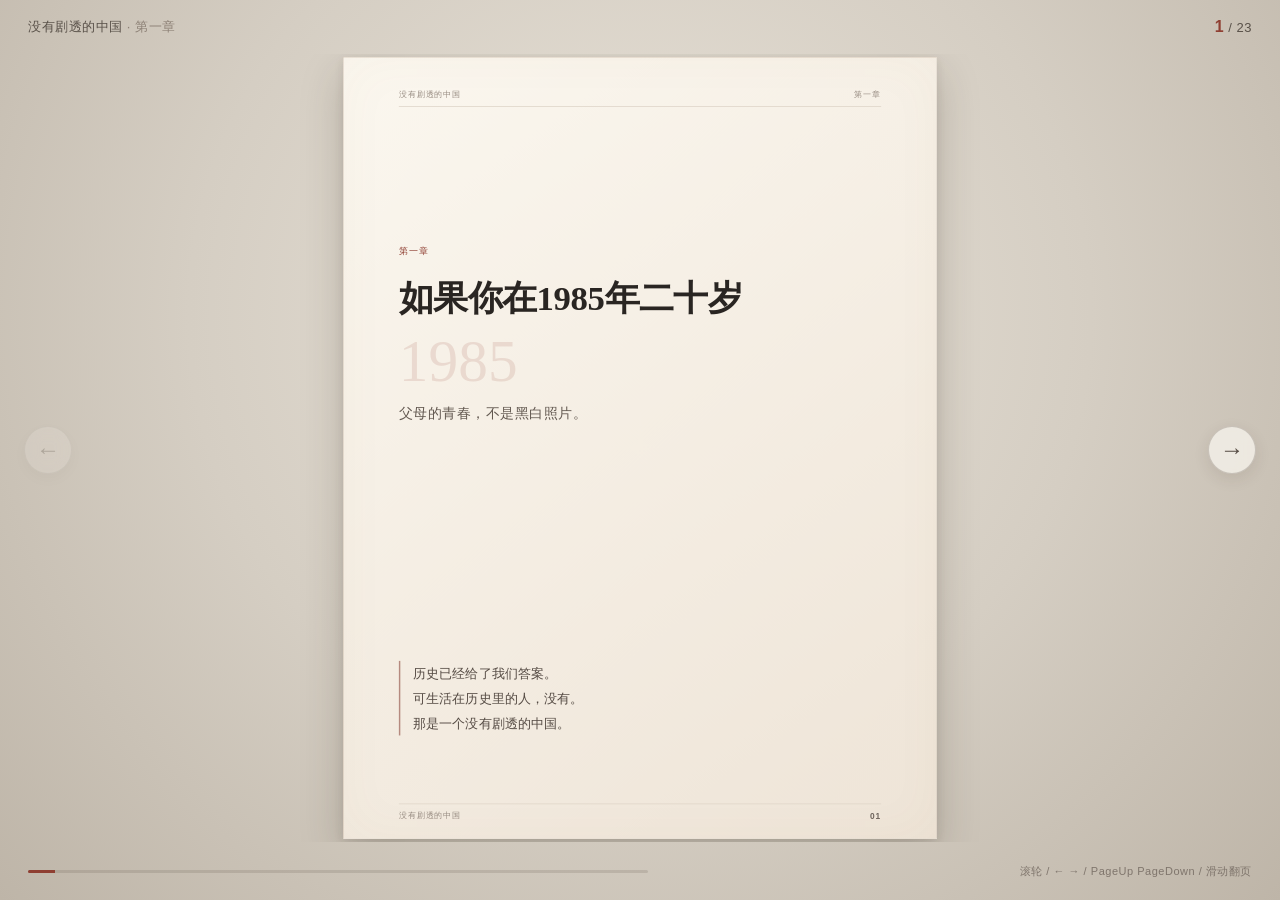
==== commit b45b351a: "fix chapter QA bootstrap syntax" ====
--- a/web/ch01/index.html
+++ b/web/ch01/index.html
@@ -469,7 +469,7 @@
     const node=document.createElement('script');
     node.id='layoutQaData';
     node.type='application/json';
-    node.textContent=JSON.stringify(issues).replace(/<\\/script/gi,'<\\/script');
+    node.textContent=JSON.stringify(issues).replace(/<\/script/gi,'<\\/script');
     document.body.appendChild(node);
   }
 })();
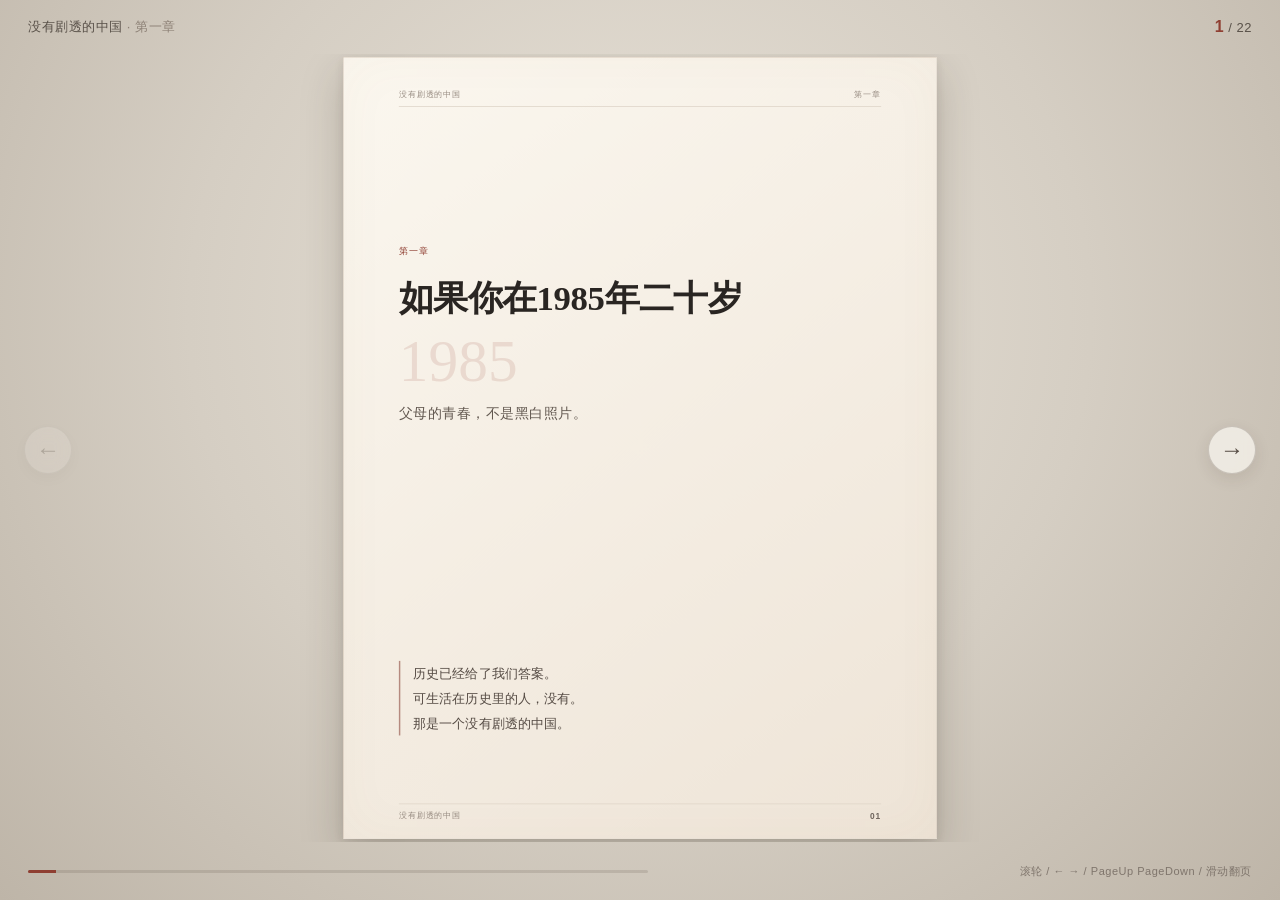
==== commit 349c3127: "finalize image-aware pagination and scene-tail layout" ====
--- a/web/ch01/index.html
+++ b/web/ch01/index.html
@@ -57,6 +57,17 @@
     <p>父亲说的“分配”，在你听来再普通不过。1985年，高校毕业生分配制度已经开始改革；但对你这样的普通大学生来说，就业仍然强烈地嵌在国家计划、学校推荐和单位接收的体系里。今天熟悉的招聘网站、简历海投、秋招春招，还不是你理解毕业去向的主要方式。</p>
     <p>所以你真正会担心的，通常不是“毕业后有没有工作”，而是：会去哪个城市、哪个行业、哪个单位。</p>
 
+    <div data-visual-rail>
+      <figure>
+        <img src="../../assets/ch01/generated/distribution-1985.webp" alt="1985年高校毕业分配制度编辑复原图">
+        <figcaption>编辑复原图｜1985年前后高校毕业分配制度的叙事性视觉复原，并非真实档案原件。</figcaption>
+      </figure>
+      <figure>
+        <img src="../../assets/ch01/generated/unit-life-radius.webp" alt="1980年代单位生活半径编辑复原图">
+        <figcaption>编辑复原图｜大型国企和事业单位常见的“单位办社会”生活逻辑，不代表所有单位条件完全相同。</figcaption>
+      </figure>
+    </div>
+
     <aside data-note data-context="2" data-label="时代旁注" data-title="什么叫“包分配”？">
       <p>“包分配”是后来人对旧有高校毕业生就业体制的通俗概括。到1985年，这套制度已经开始改革：国家计划内学生逐步转向“本人选报志愿、学校推荐、用人单位择优录用”。</p>
       <p>但改革并不是一夜完成的。对很多家庭来说，“考上大学以后工作基本有着落”仍然是现实预期。稳定很强，个人选择也在增加。</p>
@@ -71,16 +82,6 @@
 
     <p>你忽然想起来，小时候好像从来没有听父亲说过“换工作”。他在这家厂待了很多年，再过很多年，大概也还会在那里。你认识的不少叔叔阿姨都是这样：同一个厂、同一个医院、同一所学校，从二十几岁一直干到退休。</p>
 
-    <div data-visual-rail>
-      <figure>
-        <img src="../../assets/ch01/generated/distribution-1985.webp" alt="1985年高校毕业分配制度编辑复原图">
-        <figcaption>编辑复原图｜高校毕业分配制度与改革背景视觉复原，并非真实档案原件。</figcaption>
-      </figure>
-      <figure>
-        <img src="../../assets/ch01/generated/unit-life-radius.webp" alt="1980年代单位生活半径编辑复原图">
-        <figcaption>编辑复原图｜大型国企和事业单位常见的“单位办社会”逻辑，不代表所有单位条件完全相同。</figcaption>
-      </figure>
-    </div>
 
     <p>这和你今天理解的一份工作不太一样。</p>
     <p>父亲去的不是一家随时可以辞职跳槽的“公司”。</p>
@@ -158,23 +159,21 @@
     <p>“今天让你卖，明天呢？谁知道。货会不会压手里，钱能不能回来，也没人管你。你以为我不怕？”</p>
     <p>这句话让你有点意外。</p>
     <p>从他那辆新自行车和那件漂亮夹克上，你看到的是一个突然发了财的老同学。可他自己看到的，是一种你父亲绝不会接受的生活：这个月可能挣很多，下个月也许一分钱没有。</p>
-    <p class="short">“那你还干？”</p>
-    <p class="short">“有钱挣为什么不干？”</p>
-    <p>他说完停了一下，又问你：“你毕业一个月能挣多少？”</p>
-    <p>你说不准。</p>
-    <p class="short">“反正国家给你分工作。”</p>
-    <p class="short">“对。”</p>
-    <p>“我不行。”他说，“我要等他们给我安排，不知道得等到什么时候。”</p>
+
+    <figure data-visual data-kind="generated" data-class="small income-scale">
+      <img src="../../assets/ch01/generated/wanyuan-1985.webp" alt="1985年万元户收入尺度编辑视觉">
+      <figcaption>编辑视觉｜1985年全国职工平均年工资约1148元，一万元约为8.7年平均工资。这里只比较收入尺度，不作今天购买力换算。</figcaption>
+    </figure>
+    <p>“那你还干？”</p>
+    <p>“有钱挣为什么不干？”他说完停了一下，又问你：“你毕业一个月能挣多少？”</p>
+    <p>你说不准。“反正国家给你分工作。”“对。”</p>
+    <p>“我不行，”他说，“我要等他们给我安排，不知道得等到什么时候。”</p>
     <p>你第一次发现，你和建军面对的并不是同一道题。</p>
     <p>对于你来说，大学意味着一条还算清楚的道路。毕业，分配，进单位，领工资。好坏暂且不论，至少大概知道下一站在哪里。</p>
     <p>建军却已经提前跳出了那张路线图。</p>
     <p>过去，这可能意味着“没有着落”。</p>
     <p>现在，它却开始有了另一个名字：机会。</p>
 
-    <figure data-visual data-kind="generated" data-class="small">
-      <img src="../../assets/ch01/generated/wanyuan-1985.webp" alt="1985年万元户收入尺度编辑视觉">
-      <figcaption>编辑视觉｜1985年全国职工平均年工资约1148元，一万元约为8.7年平均工资。这里比较的是收入尺度，不是今天的购买力换算。</figcaption>
-    </figure>
 
     <p>他临走前从口袋里掏出一张折起来的纸，上面写着一个广州的地址。</p>
     <p class="short">“以后真不想上班了，来找我。”</p>
@@ -183,11 +182,8 @@
     <p>他骑上车，又回头补了一句：“听说南方现在万元户多得很。”</p>
 
 
-    <p>你笑他吹牛。</p>
-    <p>可等他走远，你却忍不住在心里算了一下。</p>
-    <p>一万元。</p>
-    <p>父亲一年能挣多少？</p>
-    <p>你突然发现这个数字大得不像日常生活里的钱。</p>
+    <p>你笑他吹牛。可等他走远，你却忍不住在心里算了一下：一万元。</p>
+    <p>父亲一年能挣多少？你突然发现，这个数字大得不像日常生活里的钱。</p>
   </section>
 
   <section class="scene-source" data-title="小梅穿了一条红裙子">
@@ -337,7 +333,7 @@
     <p>大家围过来看那封信。</p>
     <p>信纸不厚，最吸引人的反而是一张照片。照片上的年轻人穿着夹克，站在一条陌生的街道旁边，后面停着几辆汽车。</p>
 
-    <figure data-visual data-kind="historical" data-class="small">
+    <figure data-visual data-kind="historical" data-class="document-visual">
       <img src="../../assets/ch01/historical/airmail-envelope-1978.jpg" alt="1978年中国国家标准航空信封">
       <figcaption>1978年中华人民共和国国家标准航空信封图样（1979年生效），Public Domain。用于说明航空信实物形态，不冒充故事中的那封信。</figcaption>
     </figure>
@@ -461,10 +457,13 @@
 <script>
 (async()=>{
   if(document.fonts&&document.fonts.ready) await document.fonts.ready;
+  const qaMode=new URLSearchParams(location.search).has('qa');
+  if(qaMode)document.documentElement.classList.add('qa-layout');
+
   await BookChapterPaginator.build({sourceSelector:'#chapterSource',trackSelector:'#bookTrack'});
   BookReader.init();
 
-  if(new URLSearchParams(location.search).has('qa') && window.BookEditorialLayout){
+  if(qaMode && window.BookEditorialLayout){
     const issues=BookEditorialLayout.auditLayout(document.getElementById('bookTrack'));
     const node=document.createElement('script');
     node.id='layoutQaData';
--- a/web/shared/css/reader-v2.css
+++ b/web/shared/css/reader-v2.css
@@ -59,7 +59,7 @@
   font-size:27px;line-height:1.55;font-weight:700;color:var(--accent);margin-top:22px
 }
 .inline-visual{break-inside:avoid}
-.inline-visual.generated img{object-fit:contain;background:#eee7dc}
+.inline-visual.generated img{object-fit:cover;background:transparent}
 .inline-visual.historical img{object-fit:cover;filter:saturate(.92) contrast(.98)}
 .inline-visual.left{float:left;margin-left:0;margin-right:28px}
 .inline-visual.small{width:38%}
@@ -117,3 +117,6 @@
   border:1px dashed #b66d5d;color:#8f3f32;font-family:"Noto Sans SC","Microsoft YaHei",sans-serif;
   font-size:13px;line-height:1.7;text-align:center;padding:24px
 }
+
+/* Release QA: render the selected hash page without slide-animation timing noise. */
+.qa-layout .book-page{transition:none!important}
--- a/web/shared/css/editorial-layout.css
+++ b/web/shared/css/editorial-layout.css
@@ -177,3 +177,27 @@
   line-height:1.55;
   color:#80746b;
 }
+
+
+/* Chapter editorial tuning that also defines reusable visual roles. */
+.inline-visual.income-scale{
+  width:32%;
+  margin-left:22px;
+}
+.inline-visual.document-visual{
+  width:52%;
+  margin-left:28px;
+}
+
+.inline-visual-rail[data-count="2"]{
+  min-height:590px;
+  display:flex;
+  flex-direction:column;
+  justify-content:space-between;
+}
+.inline-visual-rail[data-count="3"]{
+  min-height:720px;
+  display:flex;
+  flex-direction:column;
+  justify-content:space-between;
+}
